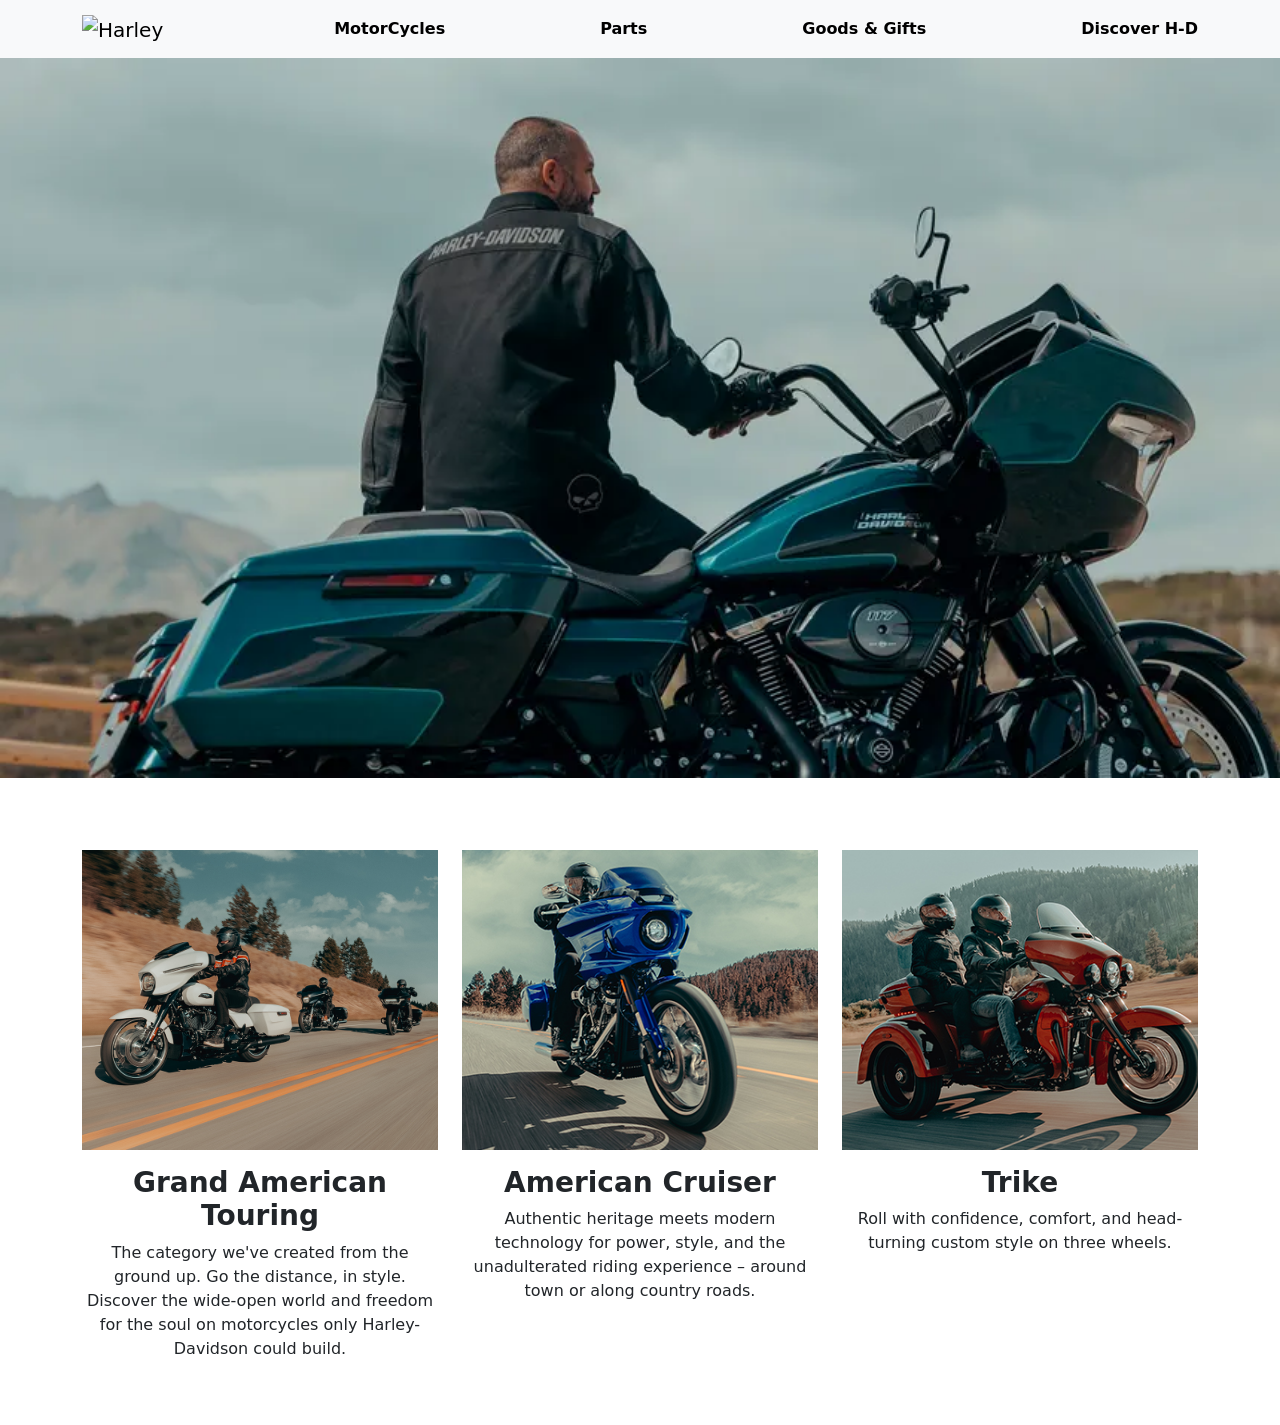
==== index.html @ 8ebdffe8 "Rename intex.html to index.html and update links" ====
<!DOCTYPE html>
<html lang="en">
<head>
    <meta charset="UTF-8">
    <meta name="viewport" content="width=device-width, initial-scale=1.0">
    <title>Harley Davidson</title>
    <link href="https://cdn.jsdelivr.net/npm/bootstrap@5.3.8/dist/css/bootstrap.min.css" rel="stylesheet" integrity="sha384-sRIl4kxILFvY47J16cr9ZwB07vP4J8+LH7qKQnuqkuIAvNWLzeN8tE5YBujZqJLB" crossorigin="anonymous">
</head>
<body>
    <script src="https://cdn.jsdelivr.net/npm/bootstrap@5.3.8/dist/js/bootstrap.bundle.min.js" integrity="sha384-FKyoEForCGlyvwx9Hj09JcYn3nv7wiPVlz7YYwJrWVcXK/BmnVDxM+D2scQbITxI" crossorigin="anonymous"></script>
    
<nav class="navbar bg-body-tertiary">
  <div class="container">

    <a class="navbar-brand" href="index.html">
      <img src="https://www.harley-davidson.com/ctfasset/5vy1mse9fkav/78rzR89t28gPHAepqNx7kS/19da21b034998035d965b9fbf3009739/shield-icon-black-nav.svg" alt="Harley" 
      width="60" height="50">
    </a>

   <!-- Navbar links -->

    <a class="fw-bold text-black text-decoration-none" href="Motorcycles.html">MotorCycles</a>
    <a class="fw-bold text-black text-decoration-none" href="Parts.html">Parts</a>
    <a class="fw-bold text-black text-decoration-none" href="GoodsGifts.html">Goods & Gifts</a>
    <a class="fw-bold text-black text-decoration-none" href="Discover.html">Discover H-D</a>


  </div>

</nav>
<img class=" img-fluid w-100" src="images/image.png" alt="">

<div class="container-xl my-5" >
    <div class="row"> <!-- g-4? --> 

        <div class="col-sm-4 col-lg-4 g-4"> <!-- maybe col-md-4 p-3 -->
            <img src="images/GrandAmerica.png" alt="" class="img-fluid w-100" style="height: 300px; object-fit: cover;">
            <h3 class="mt-3 fw-bold text-center">Grand American Touring</h3>
            <p class="text-center">The category we've created from the ground up. Go the distance, in style. Discover the wide-open world and freedom for the soul on motorcycles only Harley-Davidson could build.</p>
        </div>

        <div class="col-sm-4 col-lg-4 g-4">
            <img src="images/Cruiser.png" alt="" class="img-fluid w-100" style="height: 300px; object-fit: cover;">
            <h3 class="mt-3 fw-bold text-center">American Cruiser</h3>
            <p class=" text-center">Authentic heritage meets modern technology for power, style, and the unadulterated riding experience – around town or along country roads.</p>
        </div>

        <div class="col-sm-4 col-lg-4 g-4">
            <img src="images/Trike.png" alt="" class="img-fluid w-100" style="height: 300px; object-fit: cover;">  
            <h3 class="mt-3 fw-bold text-center">Trike</h3>
            <p class=" text-center">Roll with confidence, comfort, and head-turning custom style on three wheels.</p>
        </div>
    </div>
</div>

</body>
</html>
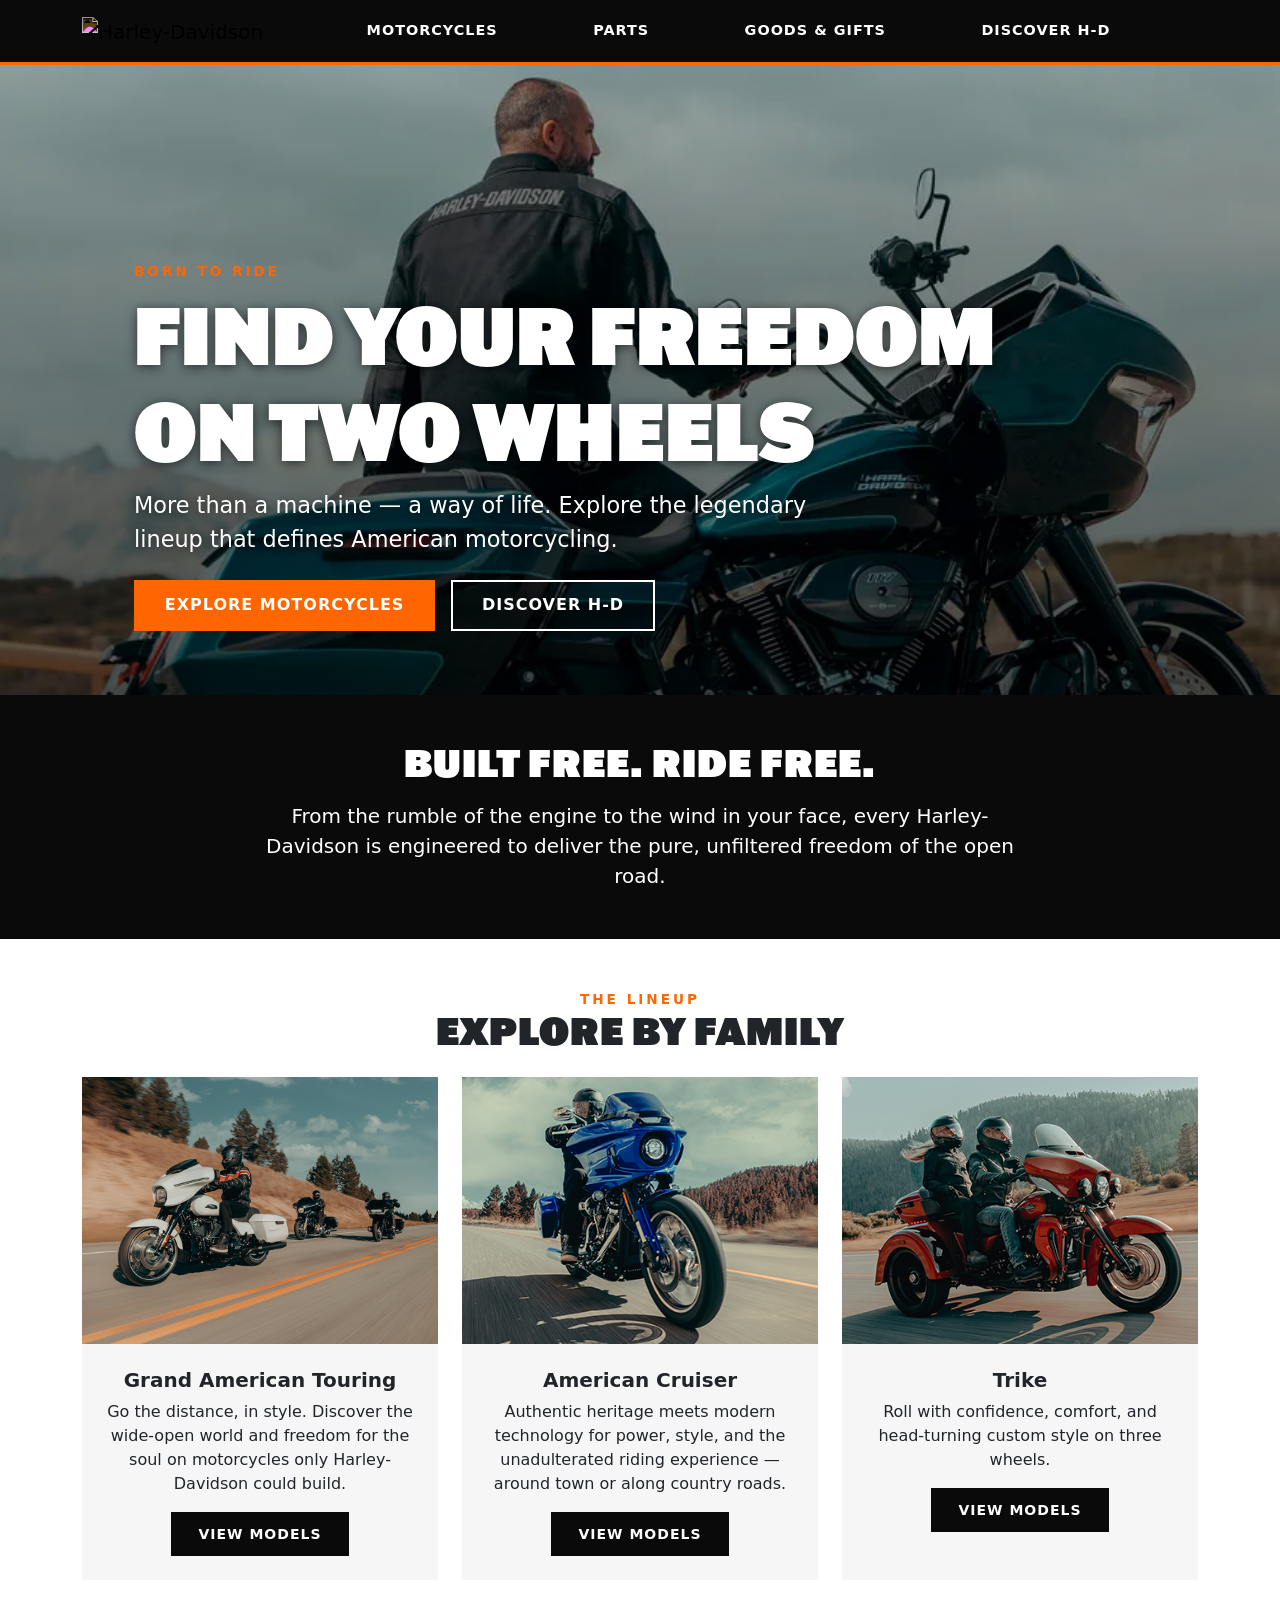
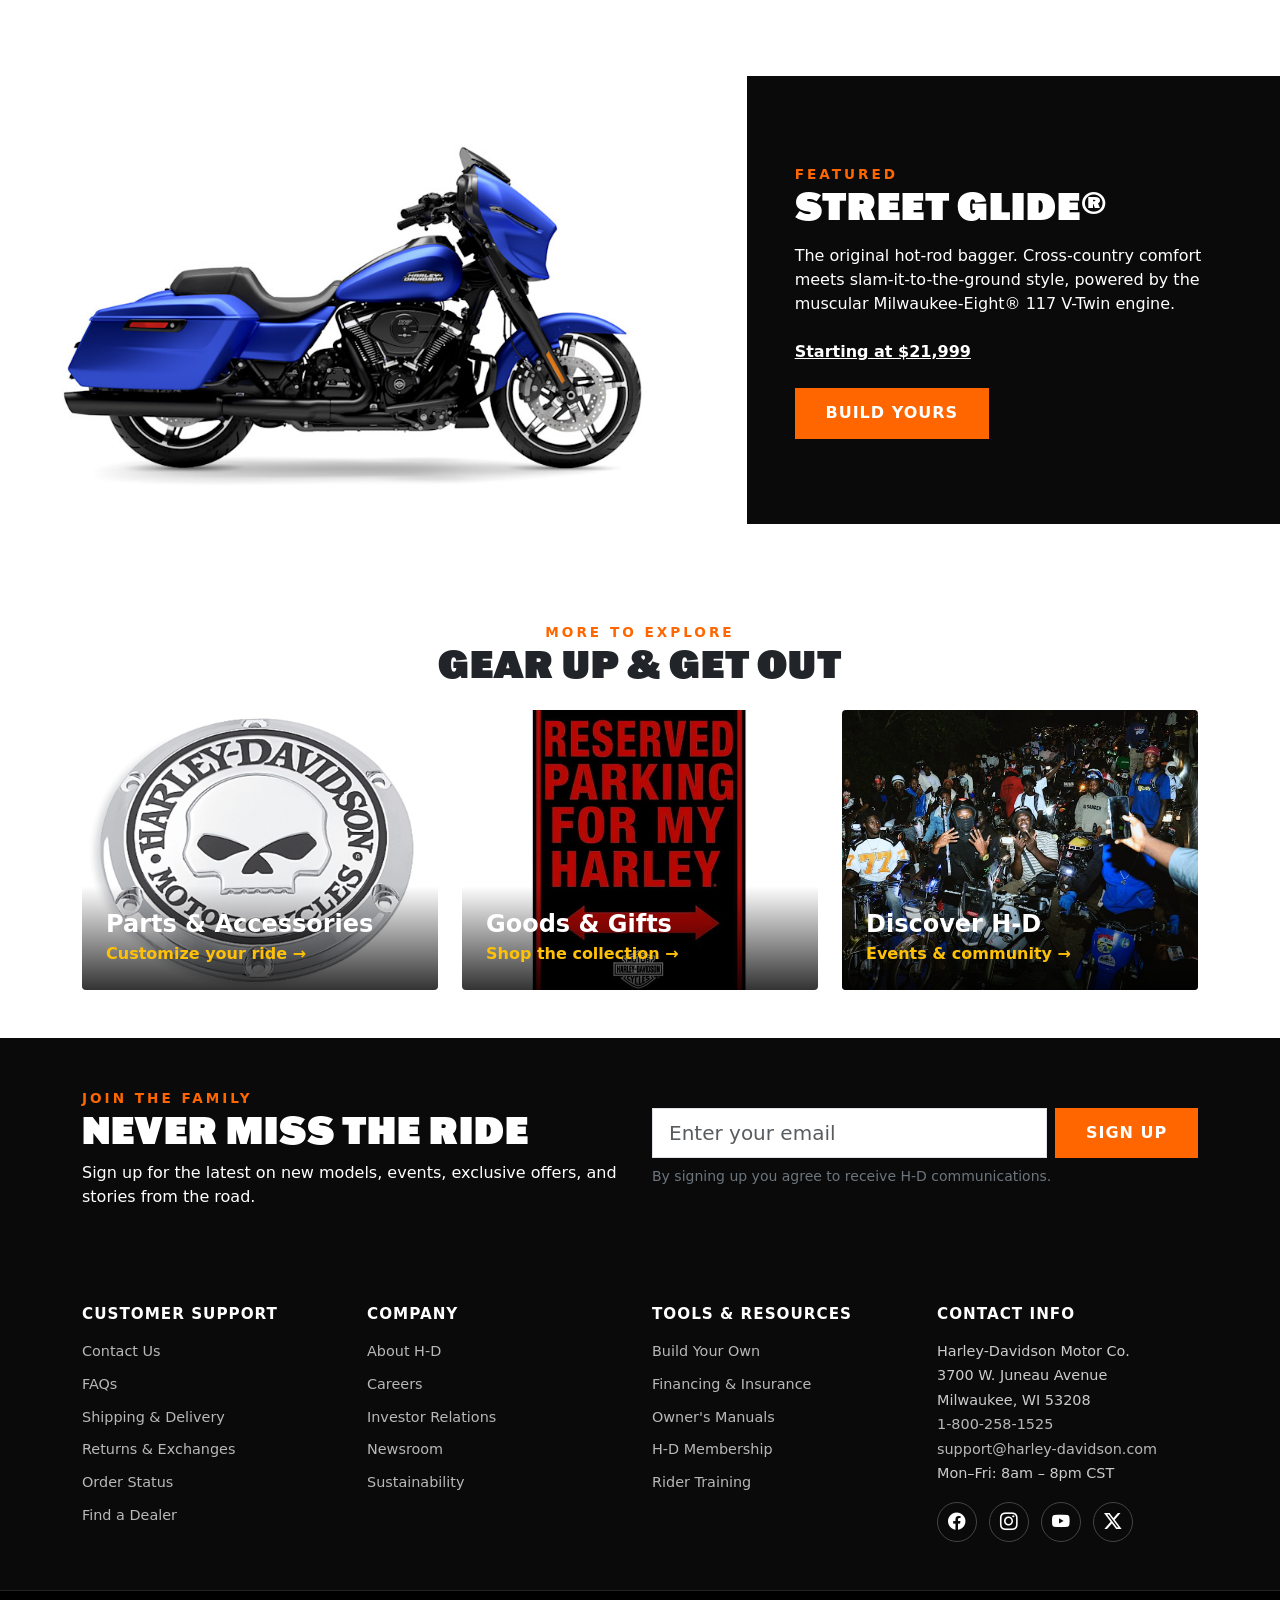
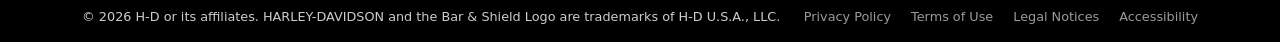
==== commit dc800920: "adjust: correct the file name" ====
--- a/index.html
+++ b/index.html
@@ -3,55 +3,250 @@
 <head>
     <meta charset="UTF-8">
     <meta name="viewport" content="width=device-width, initial-scale=1.0">
-    <title>Harley Davidson</title>
+    <title>Harley-Davidson | Official Site</title>
     <link href="https://cdn.jsdelivr.net/npm/bootstrap@5.3.8/dist/css/bootstrap.min.css" rel="stylesheet" integrity="sha384-sRIl4kxILFvY47J16cr9ZwB07vP4J8+LH7qKQnuqkuIAvNWLzeN8tE5YBujZqJLB" crossorigin="anonymous">
+    <link rel="stylesheet" href="https://cdn.jsdelivr.net/npm/bootstrap-icons@1.11.3/font/bootstrap-icons.min.css">
+    <link rel="stylesheet" href="CustomFonts/custom.css">
 </head>
 <body>
     <script src="https://cdn.jsdelivr.net/npm/bootstrap@5.3.8/dist/js/bootstrap.bundle.min.js" integrity="sha384-FKyoEForCGlyvwx9Hj09JcYn3nv7wiPVlz7YYwJrWVcXK/BmnVDxM+D2scQbITxI" crossorigin="anonymous"></script>
-    
-<nav class="navbar bg-body-tertiary">
+
+<nav class="navbar navbar-expand-lg hd-navbar sticky-top" data-bs-theme="dark">
   <div class="container">
-
     <a class="navbar-brand" href="index.html">
-      <img src="https://www.harley-davidson.com/ctfasset/5vy1mse9fkav/78rzR89t28gPHAepqNx7kS/19da21b034998035d965b9fbf3009739/shield-icon-black-nav.svg" alt="Harley" 
-      width="60" height="50">
+      <img class="hd-shield" src="https://www.harley-davidson.com/ctfasset/5vy1mse9fkav/78rzR89t28gPHAepqNx7kS/19da21b034998035d965b9fbf3009739/shield-icon-black-nav.svg" alt="Harley-Davidson" width="60" height="50">
     </a>
-
-   <!-- Navbar links -->
-
-    <a class="fw-bold text-black text-decoration-none" href="Motorcycles.html">MotorCycles</a>
-    <a class="fw-bold text-black text-decoration-none" href="Parts.html">Parts</a>
-    <a class="fw-bold text-black text-decoration-none" href="GoodsGifts.html">Goods & Gifts</a>
-    <a class="fw-bold text-black text-decoration-none" href="Discover.html">Discover H-D</a>
-
-
-  </div>
-
+    <button class="navbar-toggler" type="button" data-bs-toggle="collapse" data-bs-target="#hdNav" aria-controls="hdNav" aria-expanded="false" aria-label="Toggle navigation">
+      <span class="navbar-toggler-icon"></span>
+    </button>
+    <div class="collapse navbar-collapse" id="hdNav">
+      <ul class="navbar-nav">
+        <li class="nav-item"><a class="nav-link fw-bold" href="Motorcycles.html">Motorcycles</a></li>
+        <li class="nav-item"><a class="nav-link fw-bold" href="Parts.html">Parts</a></li>
+        <li class="nav-item"><a class="nav-link fw-bold" href="GoodsGifts.html">Goods &amp; Gifts</a></li>
+        <li class="nav-item"><a class="nav-link fw-bold" href="Discover.html">Discover H-D</a></li>
+      </ul>
+    </div>
+  </div>
 </nav>
-<img class=" img-fluid w-100" src="images/image.png" alt="">
-
-<div class="container-xl my-5" >
-    <div class="row"> <!-- g-4? --> 
-
-        <div class="col-sm-4 col-lg-4 g-4"> <!-- maybe col-md-4 p-3 -->
-            <img src="images/GrandAmerica.png" alt="" class="img-fluid w-100" style="height: 300px; object-fit: cover;">
-            <h3 class="mt-3 fw-bold text-center">Grand American Touring</h3>
-            <p class="text-center">The category we've created from the ground up. Go the distance, in style. Discover the wide-open world and freedom for the soul on motorcycles only Harley-Davidson could build.</p>
-        </div>
-
-        <div class="col-sm-4 col-lg-4 g-4">
-            <img src="images/Cruiser.png" alt="" class="img-fluid w-100" style="height: 300px; object-fit: cover;">
-            <h3 class="mt-3 fw-bold text-center">American Cruiser</h3>
-            <p class=" text-center">Authentic heritage meets modern technology for power, style, and the unadulterated riding experience – around town or along country roads.</p>
-        </div>
-
-        <div class="col-sm-4 col-lg-4 g-4">
-            <img src="images/Trike.png" alt="" class="img-fluid w-100" style="height: 300px; object-fit: cover;">  
-            <h3 class="mt-3 fw-bold text-center">Trike</h3>
-            <p class=" text-center">Roll with confidence, comfort, and head-turning custom style on three wheels.</p>
-        </div>
-    </div>
-</div>
+
+<!-- Hero -->
+<header class="hd-hero">
+  <img src="images/image.png" alt="Harley-Davidson motorcycle on the open road">
+  <div class="hd-hero-content container">
+    <span class="section-kicker mb-2">Born to ride</span>
+    <h1>Find Your Freedom on Two Wheels</h1>
+    <p class="mb-4">More than a machine — a way of life. Explore the legendary lineup that defines American motorcycling.</p>
+    <div class="d-flex flex-wrap gap-3">
+      <a href="Motorcycles.html" class="btn btn-hd">Explore Motorcycles</a>
+      <a href="Discover.html" class="btn btn-hd-outline">Discover H-D</a>
+    </div>
+  </div>
+</header>
+
+<!-- Tagline band -->
+<section class="hd-band text-center py-5">
+  <div class="container">
+    <h2 class="section-title mb-3">Built Free. Ride Free.</h2>
+    <p class="lead mb-0 mx-auto" style="max-width: 60ch;">From the rumble of the engine to the wind in your face, every Harley-Davidson is engineered to deliver the pure, unfiltered freedom of the open road.</p>
+  </div>
+</section>
+
+<!-- Explore the lineup -->
+<section class="container py-5">
+  <div class="text-center mb-4">
+    <span class="section-kicker">The Lineup</span>
+    <h2 class="section-title">Explore by Family</h2>
+  </div>
+  <div class="row g-4">
+
+    <div class="col-12 col-md-4">
+      <a href="Motorcycles.html" class="text-decoration-none text-dark">
+        <div class="hd-card">
+          <img src="images/GrandAmerica.png" alt="Grand American Touring">
+          <div class="p-4 text-center">
+            <h3 class="h5 fw-bold">Grand American Touring</h3>
+            <p class="mb-3">Go the distance, in style. Discover the wide-open world and freedom for the soul on motorcycles only Harley-Davidson could build.</p>
+            <span class="btn btn-hd-dark btn-sm">View Models</span>
+          </div>
+        </div>
+      </a>
+    </div>
+
+    <div class="col-12 col-md-4">
+      <a href="Motorcycles.html" class="text-decoration-none text-dark">
+        <div class="hd-card">
+          <img src="images/Cruiser.png" alt="American Cruiser">
+          <div class="p-4 text-center">
+            <h3 class="h5 fw-bold">American Cruiser</h3>
+            <p class="mb-3">Authentic heritage meets modern technology for power, style, and the unadulterated riding experience — around town or along country roads.</p>
+            <span class="btn btn-hd-dark btn-sm">View Models</span>
+          </div>
+        </div>
+      </a>
+    </div>
+
+    <div class="col-12 col-md-4">
+      <a href="Motorcycles.html" class="text-decoration-none text-dark">
+        <div class="hd-card">
+          <img src="images/Trike.png" alt="Trike">
+          <div class="p-4 text-center">
+            <h3 class="h5 fw-bold">Trike</h3>
+            <p class="mb-3">Roll with confidence, comfort, and head-turning custom style on three wheels.</p>
+            <span class="btn btn-hd-dark btn-sm">View Models</span>
+          </div>
+        </div>
+      </a>
+    </div>
+
+  </div>
+</section>
+
+<!-- Featured model split -->
+<section class="container-fluid px-0 my-5">
+  <div class="row g-0 align-items-stretch">
+    <div class="col-12 col-lg-7">
+      <img src="images/Touring/StreetGlide.png" alt="Street Glide" class="img-fluid w-100 h-100" style="object-fit: cover; min-height: 320px;">
+    </div>
+    <div class="col-12 col-lg-5 hd-band d-flex align-items-center">
+      <div class="p-4 p-lg-5">
+        <span class="section-kicker">Featured</span>
+        <h2 class="section-title mb-3">Street Glide&reg;</h2>
+        <p class="mb-4">The original hot-rod bagger. Cross-country comfort meets slam-it-to-the-ground style, powered by the muscular Milwaukee-Eight&reg; 117 V-Twin engine.</p>
+        <p class="hd-price text-white mb-4">Starting at $21,999</p>
+        <a href="Motorcycles.html" class="btn btn-hd">Build Yours</a>
+      </div>
+    </div>
+  </div>
+</section>
+
+<!-- Quick links to other pages -->
+<section class="container py-5">
+  <div class="text-center mb-4">
+    <span class="section-kicker">More to Explore</span>
+    <h2 class="section-title">Gear Up &amp; Get Out</h2>
+  </div>
+  <div class="row g-4">
+
+    <div class="col-12 col-md-4">
+      <a href="Parts.html" class="hd-feature-overlay d-block" style="height: 280px;">
+        <img src="images/parts/CustomPart/WillieSkull.png" alt="Parts & Accessories">
+        <div class="hd-feature-caption">
+          <h3 class="h4 fw-bold mb-1">Parts &amp; Accessories</h3>
+          <span class="text-warning fw-bold">Customize your ride &rarr;</span>
+        </div>
+      </a>
+    </div>
+
+    <div class="col-12 col-md-4">
+      <a href="GoodsGifts.html" class="hd-feature-overlay d-block" style="height: 280px;">
+        <img src="images/goods/home-decor.jpg" alt="Goods & Gifts">
+        <div class="hd-feature-caption">
+          <h3 class="h4 fw-bold mb-1">Goods &amp; Gifts</h3>
+          <span class="text-warning fw-bold">Shop the collection &rarr;</span>
+        </div>
+      </a>
+    </div>
+
+    <div class="col-12 col-md-4">
+      <a href="Discover.html" class="hd-feature-overlay d-block" style="height: 280px;">
+        <img src="images/discover/events.jpg" alt="Discover H-D">
+        <div class="hd-feature-caption">
+          <h3 class="h4 fw-bold mb-1">Discover H-D</h3>
+          <span class="text-warning fw-bold">Events &amp; community &rarr;</span>
+        </div>
+      </a>
+    </div>
+
+  </div>
+</section>
+
+<!-- Newsletter / join CTA -->
+<section class="hd-band py-5">
+  <div class="container">
+    <div class="row align-items-center g-4">
+      <div class="col-12 col-lg-6">
+        <span class="section-kicker">Join the Family</span>
+        <h2 class="section-title mb-2">Never Miss the Ride</h2>
+        <p class="mb-0">Sign up for the latest on new models, events, exclusive offers, and stories from the road.</p>
+      </div>
+      <div class="col-12 col-lg-6">
+        <form class="d-flex flex-column flex-sm-row gap-2" onsubmit="return false;">
+          <input type="email" class="form-control form-control-lg rounded-0" placeholder="Enter your email" aria-label="Email" required>
+          <button type="submit" class="btn btn-hd text-nowrap">Sign Up</button>
+        </form>
+        <small class="d-block mt-2 text-secondary">By signing up you agree to receive H-D communications.</small>
+      </div>
+    </div>
+  </div>
+</section>
+
+<!-- Footer -->
+<footer class="hd-footer">
+  <div class="container py-5">
+    <div class="row gy-4">
+      <div class="col-6 col-lg-3">
+        <h5 class="hd-footer-title">Customer Support</h5>
+        <ul class="hd-footer-links">
+          <li><a href="#">Contact Us</a></li>
+          <li><a href="#">FAQs</a></li>
+          <li><a href="#">Shipping &amp; Delivery</a></li>
+          <li><a href="#">Returns &amp; Exchanges</a></li>
+          <li><a href="#">Order Status</a></li>
+          <li><a href="#">Find a Dealer</a></li>
+        </ul>
+      </div>
+      <div class="col-6 col-lg-3">
+        <h5 class="hd-footer-title">Company</h5>
+        <ul class="hd-footer-links">
+          <li><a href="#">About H-D</a></li>
+          <li><a href="#">Careers</a></li>
+          <li><a href="#">Investor Relations</a></li>
+          <li><a href="#">Newsroom</a></li>
+          <li><a href="#">Sustainability</a></li>
+        </ul>
+      </div>
+      <div class="col-6 col-lg-3">
+        <h5 class="hd-footer-title">Tools &amp; Resources</h5>
+        <ul class="hd-footer-links">
+          <li><a href="Motorcycles.html">Build Your Own</a></li>
+          <li><a href="#">Financing &amp; Insurance</a></li>
+          <li><a href="#">Owner's Manuals</a></li>
+          <li><a href="#">H-D Membership</a></li>
+          <li><a href="#">Rider Training</a></li>
+        </ul>
+      </div>
+      <div class="col-6 col-lg-3">
+        <h5 class="hd-footer-title">Contact Info</h5>
+        <address>
+          Harley-Davidson Motor Co.<br>
+          3700 W. Juneau Avenue<br>
+          Milwaukee, WI 53208<br>
+          <a href="tel:+18002581525">1-800-258-1525</a><br>
+          <a href="mailto:support@harley-davidson.com">support@harley-davidson.com</a><br>
+          Mon&ndash;Fri: 8am &ndash; 8pm CST
+        </address>
+        <div class="hd-social">
+          <a href="#" aria-label="Facebook"><i class="bi bi-facebook"></i></a>
+          <a href="#" aria-label="Instagram"><i class="bi bi-instagram"></i></a>
+          <a href="#" aria-label="YouTube"><i class="bi bi-youtube"></i></a>
+          <a href="#" aria-label="X"><i class="bi bi-twitter-x"></i></a>
+        </div>
+      </div>
+    </div>
+  </div>
+  <div class="hd-footer-bottom">
+    <div class="container py-3 d-flex flex-column flex-md-row justify-content-between align-items-center text-center">
+      <span>&copy; 2026 H-D or its affiliates. HARLEY-DAVIDSON and the Bar &amp; Shield Logo are trademarks of H-D U.S.A., LLC.</span>
+      <div class="mt-2 mt-md-0">
+        <a href="#">Privacy Policy</a>
+        <a href="#">Terms of Use</a>
+        <a href="#">Legal Notices</a>
+        <a href="#">Accessibility</a>
+      </div>
+    </div>
+  </div>
+</footer>
 
 </body>
-</html>+</html>
--- a/CustomFonts/custom.css
+++ b/CustomFonts/custom.css
@@ -0,0 +1,431 @@
+@font-face {
+  font-family: 'MyCustomFont';
+  src: url(fonnts.com-225984/fonts/fonnts.com-Franklin_Gothic_ATF_Ult.otf);
+  font-weight: normal;
+  font-style: normal;
+}
+
+:root {
+  --hd-orange: #ff6600;
+  --hd-black: #0a0a0a;
+  --hd-dark: #161616;
+  --hd-gray: #f7f6f7;
+  --hd-muted: #9a9a9a;
+}
+
+html {
+  scroll-behavior: smooth;
+}
+
+body {
+  overflow-x: hidden;
+}
+
+h1, h2 {
+  font-family: "MyCustomFont";
+}
+
+/* ---------- Responsive, auto-scaling titles ---------- */
+.page-title {
+  font-family: "MyCustomFont";
+  font-weight: 800;
+  text-transform: uppercase;
+  letter-spacing: 1px;
+  font-size: clamp(1.9rem, 5vw, 3rem);
+  line-height: 1.1;
+}
+
+.section-title {
+  font-family: "MyCustomFont";
+  font-weight: 800;
+  text-transform: uppercase;
+  letter-spacing: 1px;
+  font-size: clamp(1.5rem, 3.5vw, 2.4rem);
+  line-height: 1.1;
+}
+
+.section-kicker {
+  color: var(--hd-orange);
+  font-weight: 700;
+  letter-spacing: 3px;
+  text-transform: uppercase;
+  font-size: clamp(0.7rem, 1.4vw, 0.85rem);
+}
+
+/* ---------- Navbar ---------- */
+.hd-navbar {
+  background-color: var(--hd-black);
+  border-bottom: 3px solid var(--hd-orange);
+}
+
+.hd-navbar .hd-shield {
+  filter: invert(1) brightness(1.6);
+  transition: transform 0.2s ease;
+}
+
+.hd-navbar .navbar-brand:hover .hd-shield {
+  transform: scale(1.05);
+}
+
+.hd-navbar .nav-link {
+  color: #fff !important;
+  text-transform: uppercase;
+  letter-spacing: 1px;
+  font-size: 0.9rem;
+  position: relative;
+  padding-top: 0.75rem;
+  padding-bottom: 0.75rem;
+  padding-left: 1rem;
+  padding-right: 1rem;
+}
+
+.hd-navbar .nav-link::after {
+  content: "";
+  position: absolute;
+  left: 1rem;
+  right: 1rem;
+  bottom: 0.35rem;
+  height: 2px;
+  background: var(--hd-orange);
+  transform: scaleX(0);
+  transform-origin: left;
+  transition: transform 0.25s ease;
+}
+
+/* Spread the nav links across the full bar on desktop */
+@media (min-width: 992px) {
+  .hd-navbar .navbar-nav {
+    width: 100%;
+    justify-content: space-evenly;
+  }
+}
+
+.hd-navbar .nav-link:hover::after,
+.hd-navbar .nav-link:focus::after {
+  transform: scaleX(1);
+}
+
+.hd-navbar .nav-link:hover {
+  color: var(--hd-orange) !important;
+}
+
+/* ---------- Hero ---------- */
+.hd-hero {
+  position: relative;
+  width: 100%;
+  height: clamp(360px, 70vh, 760px);
+  overflow: hidden;
+}
+
+.hd-hero img {
+  position: absolute;
+  inset: 0;
+  width: 100%;
+  height: 100%;
+  object-fit: cover;
+  object-position: center;
+}
+
+.hd-hero::after {
+  content: "";
+  position: absolute;
+  inset: 0;
+  background: linear-gradient(180deg, rgba(0, 0, 0, 0.15) 0%, rgba(0, 0, 0, 0.55) 100%);
+}
+
+.hd-hero-content {
+  position: absolute;
+  inset: 0;
+  z-index: 2;
+  display: flex;
+  flex-direction: column;
+  justify-content: flex-end;
+  padding: clamp(1.5rem, 5vw, 4.5rem);
+  color: #fff;
+}
+
+.hd-hero-content h1 {
+  font-size: clamp(2.2rem, 7vw, 5rem);
+  text-transform: uppercase;
+  font-weight: 800;
+  text-shadow: 0 2px 12px rgba(0, 0, 0, 0.6);
+  max-width: 18ch;
+}
+
+.hd-hero-content p {
+  font-size: clamp(1rem, 2vw, 1.4rem);
+  max-width: 50ch;
+  text-shadow: 0 1px 8px rgba(0, 0, 0, 0.6);
+}
+
+/* ---------- Buttons ---------- */
+.btn-hd {
+  background-color: var(--hd-orange);
+  border: 2px solid var(--hd-orange);
+  color: #fff;
+  font-weight: 700;
+  text-transform: uppercase;
+  letter-spacing: 1px;
+  border-radius: 0;
+  padding: 0.7rem 1.8rem;
+  transition: all 0.2s ease;
+}
+
+.btn-hd:hover {
+  background-color: #fff;
+  color: var(--hd-black);
+  border-color: #fff;
+}
+
+.btn-hd-outline {
+  background-color: transparent;
+  border: 2px solid #fff;
+  color: #fff;
+  font-weight: 700;
+  text-transform: uppercase;
+  letter-spacing: 1px;
+  border-radius: 0;
+  padding: 0.7rem 1.8rem;
+  transition: all 0.2s ease;
+}
+
+.btn-hd-outline:hover {
+  background-color: #fff;
+  color: var(--hd-black);
+}
+
+.btn-hd-dark {
+  background-color: var(--hd-black);
+  border: 2px solid var(--hd-black);
+  color: #fff;
+  font-weight: 700;
+  text-transform: uppercase;
+  letter-spacing: 1px;
+  border-radius: 0;
+  padding: 0.6rem 1.6rem;
+  transition: all 0.2s ease;
+}
+
+.btn-hd-dark:hover {
+  background-color: var(--hd-orange);
+  border-color: var(--hd-orange);
+  color: #fff;
+}
+
+/* ---------- Cards ---------- */
+.hd-card {
+  background-color: var(--hd-gray);
+  height: 100%;
+  overflow: hidden;
+  transition: transform 0.25s ease, box-shadow 0.25s ease;
+}
+
+.hd-card:hover {
+  transform: translateY(-6px);
+  box-shadow: 0 14px 30px rgba(0, 0, 0, 0.15);
+}
+
+.hd-card img {
+  width: 100%;
+  aspect-ratio: 4 / 3;
+  object-fit: cover;
+}
+
+.hd-card .card-title {
+  font-family: Impact, "MyCustomFont", sans-serif;
+  letter-spacing: 0.5px;
+}
+
+.hd-price {
+  text-decoration: underline;
+  font-weight: 700;
+}
+
+/* ---------- Category pills ---------- */
+.hd-category-bar {
+  display: flex;
+  flex-wrap: wrap;
+  gap: 0.6rem;
+  justify-content: center;
+}
+
+.hd-category-pill {
+  border: 2px solid var(--hd-black);
+  color: var(--hd-black);
+  background: #fff;
+  text-decoration: none;
+  font-weight: 700;
+  text-transform: uppercase;
+  letter-spacing: 0.5px;
+  font-size: 0.85rem;
+  padding: 0.5rem 1.2rem;
+  border-radius: 999px;
+  transition: all 0.2s ease;
+}
+
+.hd-category-pill:hover,
+.hd-category-pill.active {
+  background: var(--hd-black);
+  color: #fff;
+}
+
+/* ---------- Swiper (centered carousel) ---------- */
+.hd-swiper {
+  width: 100%;
+  padding: 1.5rem 0 3rem;
+  --swiper-theme-color: var(--hd-orange);
+  --swiper-navigation-size: 28px;
+}
+
+.hd-swiper swiper-slide {
+  height: auto;
+  display: flex;
+  justify-content: center;
+  transition: opacity 0.35s ease, transform 0.35s ease;
+  opacity: 0.45;
+  transform: scale(0.9);
+}
+
+.hd-swiper swiper-slide.swiper-slide-active {
+  opacity: 1;
+  transform: scale(1);
+}
+
+.hd-slide-card {
+  width: 100%;
+  max-width: 420px;
+  text-align: center;
+}
+
+.hd-slide-card img {
+  width: 100%;
+  aspect-ratio: 4 / 3;
+  object-fit: contain;
+}
+
+/* ---------- Section helpers ---------- */
+.hd-divider {
+  border: 0;
+  border-top: 2px solid #e5e5e5;
+}
+
+.hd-band {
+  background: var(--hd-black);
+  color: #fff;
+}
+
+.hd-feature-overlay {
+  position: relative;
+  overflow: hidden;
+  border-radius: 4px;
+}
+
+.hd-feature-overlay img {
+  width: 100%;
+  height: 100%;
+  object-fit: cover;
+  transition: transform 0.4s ease;
+}
+
+.hd-feature-overlay:hover img {
+  transform: scale(1.05);
+}
+
+.hd-feature-overlay .hd-feature-caption {
+  position: absolute;
+  inset: auto 0 0 0;
+  padding: 1.5rem;
+  background: linear-gradient(180deg, rgba(0, 0, 0, 0) 0%, rgba(0, 0, 0, 0.8) 100%);
+  color: #fff;
+}
+
+/* ---------- Footer ---------- */
+.hd-footer {
+  background-color: var(--hd-black);
+  color: #ccc;
+}
+
+.hd-footer .hd-footer-title {
+  color: #fff;
+  text-transform: uppercase;
+  letter-spacing: 1px;
+  font-size: 0.95rem;
+  font-weight: 700;
+  margin-bottom: 1rem;
+}
+
+.hd-footer .hd-footer-links {
+  list-style: none;
+  padding: 0;
+  margin: 0;
+}
+
+.hd-footer .hd-footer-links li {
+  margin-bottom: 0.55rem;
+}
+
+.hd-footer .hd-footer-links a,
+.hd-footer address a {
+  color: #b8b8b8;
+  text-decoration: none;
+  font-size: 0.9rem;
+  transition: color 0.2s ease;
+}
+
+.hd-footer .hd-footer-links a:hover,
+.hd-footer address a:hover {
+  color: var(--hd-orange);
+}
+
+.hd-footer address {
+  font-style: normal;
+  font-size: 0.9rem;
+  line-height: 1.7;
+}
+
+.hd-social {
+  display: flex;
+  gap: 0.75rem;
+  margin-top: 1rem;
+}
+
+.hd-social a {
+  display: inline-flex;
+  align-items: center;
+  justify-content: center;
+  width: 40px;
+  height: 40px;
+  border: 1px solid #444;
+  border-radius: 50%;
+  color: #fff;
+  font-size: 1.1rem;
+  transition: all 0.2s ease;
+}
+
+.hd-social a:hover {
+  background: var(--hd-orange);
+  border-color: var(--hd-orange);
+}
+
+.hd-footer-bottom {
+  background-color: #000;
+  border-top: 1px solid #222;
+  font-size: 0.8rem;
+}
+
+.hd-footer-bottom a {
+  color: var(--hd-muted);
+  text-decoration: none;
+  margin-left: 1rem;
+}
+
+.hd-footer-bottom a:hover {
+  color: #fff;
+}
+
+@media (max-width: 575.98px) {
+  .hd-footer-bottom a {
+    margin-left: 0;
+    margin-right: 1rem;
+  }
+}
